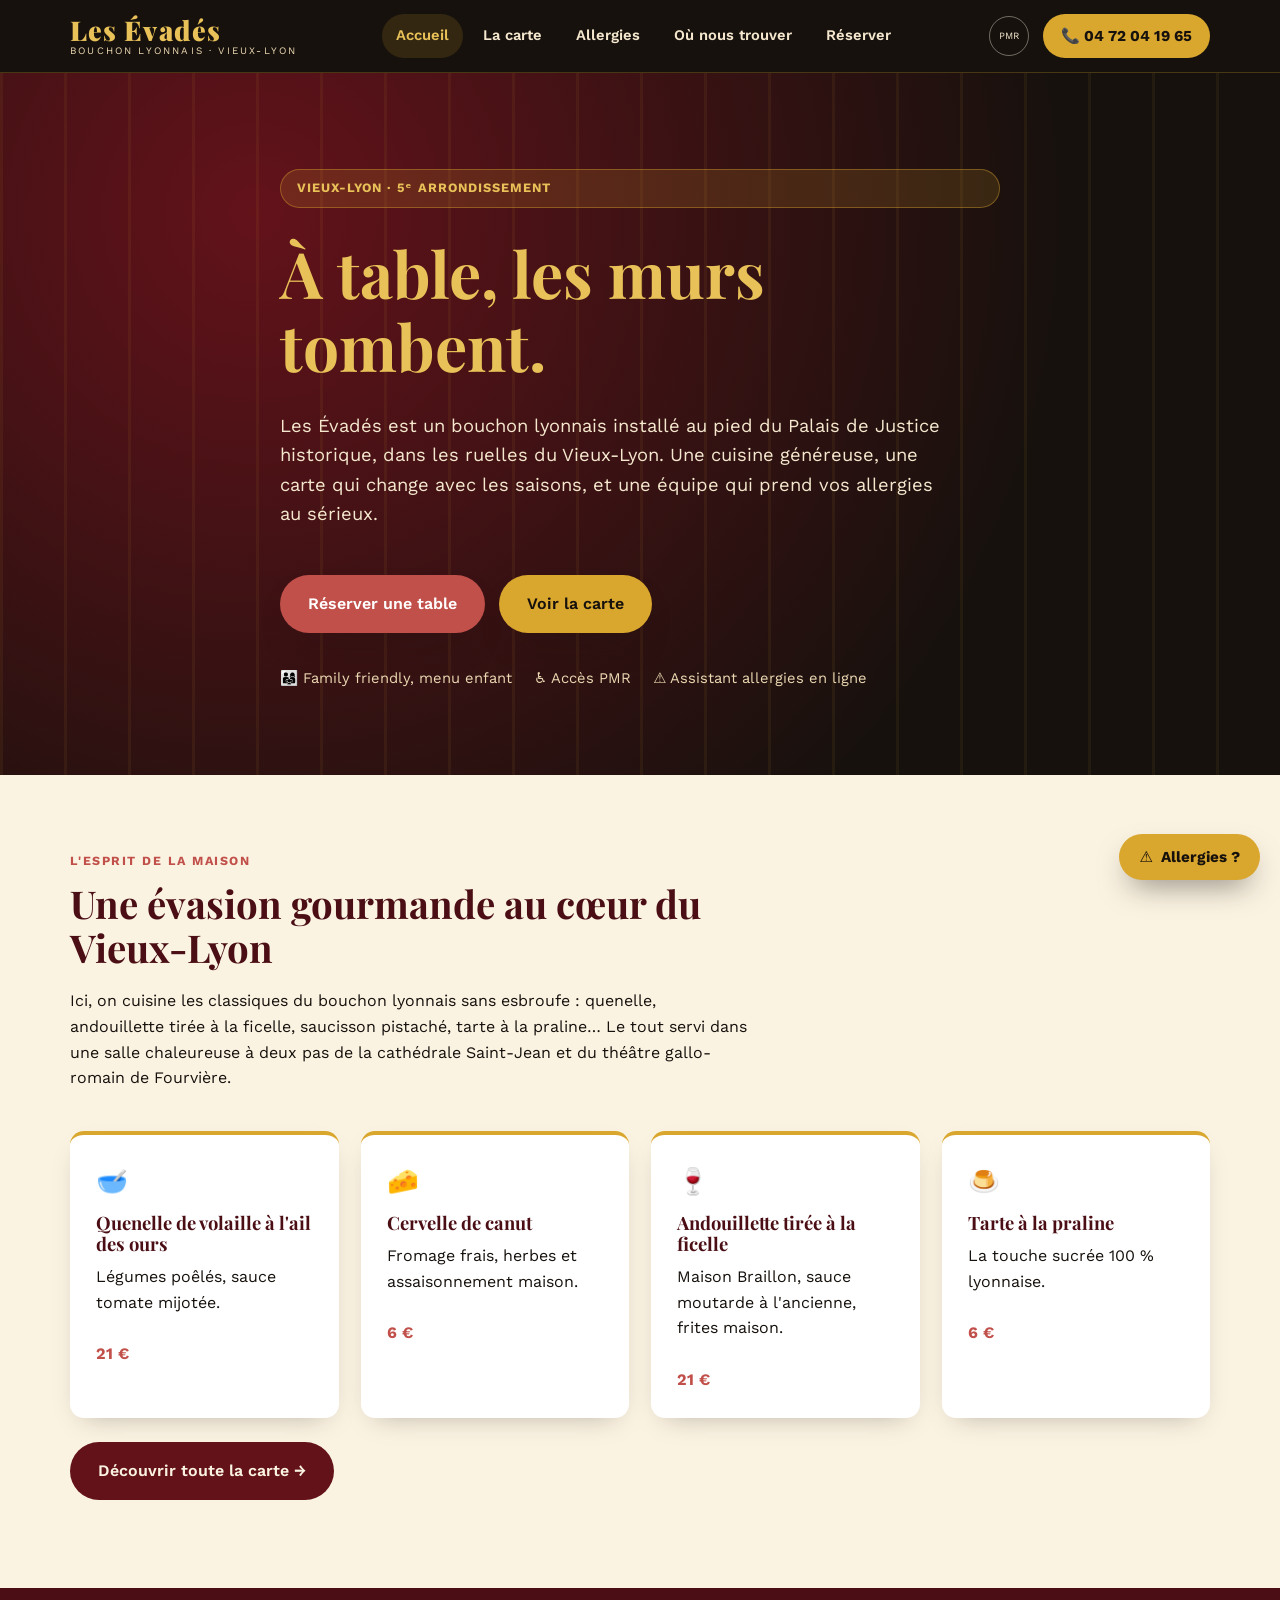
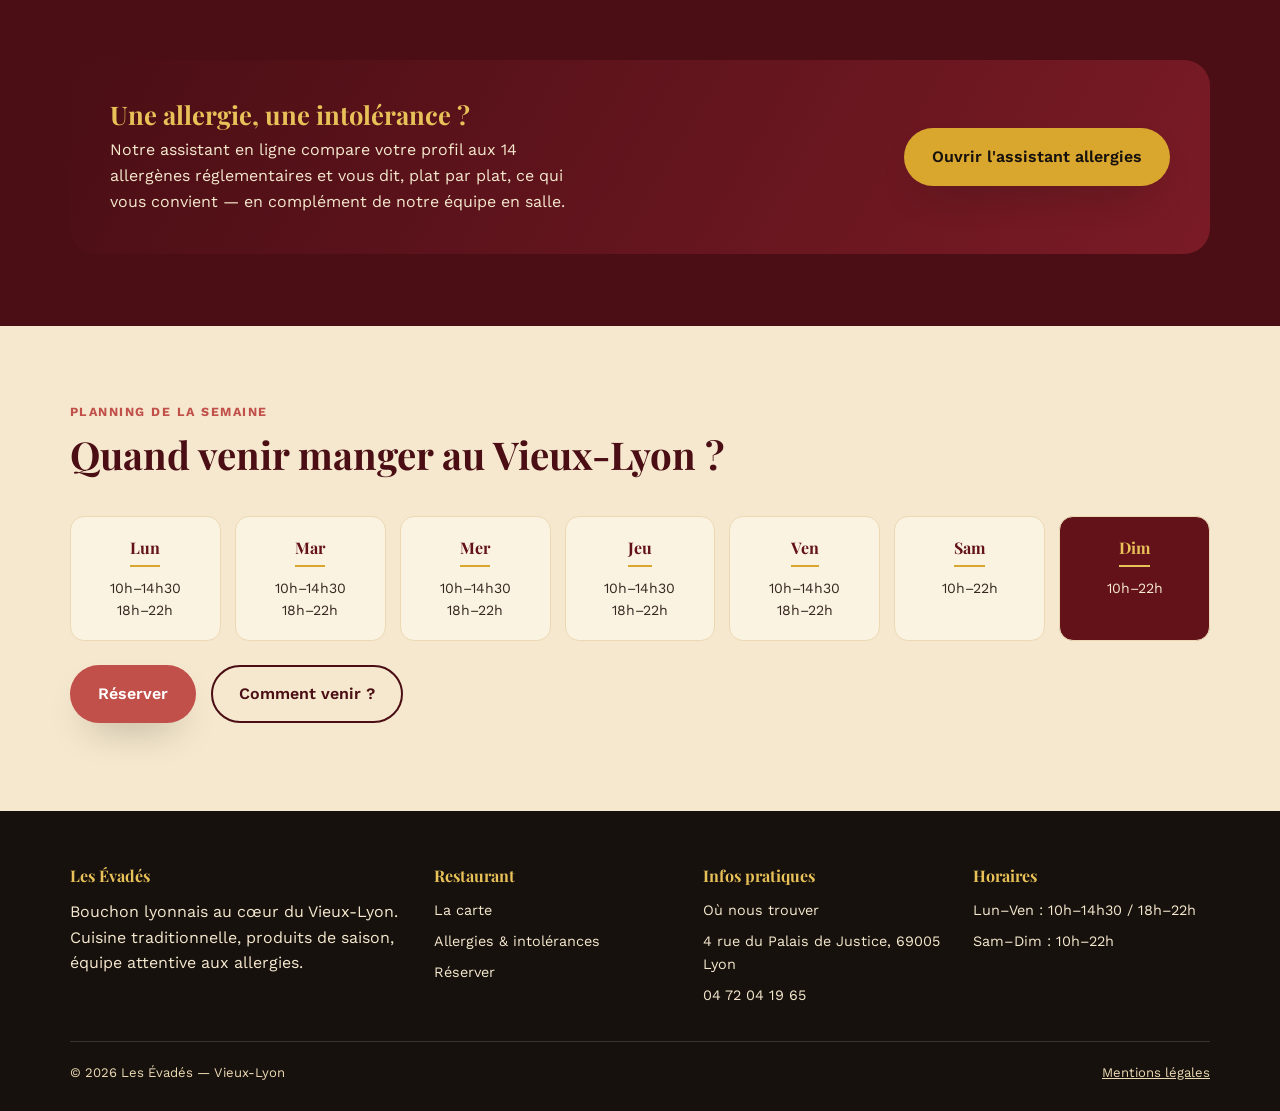
==== index.html @ 93949efa "Refonte complète du site Les Évadés : design moderne, SEO et assistant allergies - Nouveau site stat" ====
<!doctype html>
<html lang="fr">
<head>
  <meta charset="UTF-8">
  <meta name="viewport" content="width=device-width, initial-scale=1">
  <title>Les Évadés – Bouchon Lyonnais au Vieux-Lyon | Restaurant 5ᵉ arrondissement</title>
  <meta name="description" content="Les Évadés, bouchon lyonnais authentique au cœur du Vieux-Lyon, 4 rue du Palais de Justice (69005). Cuisine traditionnelle, menu enfant, accès PMR et assistant allergies en ligne. Réservez au 04 72 04 19 65.">
  <link rel="canonical" href="https://www.lesevades-restaurant.fr/">
  <meta name="robots" content="index, follow">

  <meta property="og:type" content="restaurant">
  <meta property="og:site_name" content="Les Évadés">
  <meta property="og:title" content="Les Évadés – Bouchon Lyonnais au Vieux-Lyon">
  <meta property="og:description" content="Cuisine lyonnaise traditionnelle au cœur du Vieux-Lyon. Carte de saison, menu enfant, accès PMR, et un assistant allergies pour manger l'esprit tranquille.">
  <meta property="og:url" content="https://www.lesevades-restaurant.fr/">
  <meta property="og:locale" content="fr_FR">
  <meta name="twitter:card" content="summary">

  <link rel="icon" type="image/svg+xml" href="assets/img/favicon.svg">
  <link rel="preconnect" href="https://fonts.googleapis.com">
  <link rel="preconnect" href="https://fonts.gstatic.com" crossorigin>
  <link href="https://fonts.googleapis.com/css2?family=Playfair+Display:wght@700;900&family=Work+Sans:wght@400;500;600;700&display=swap" rel="stylesheet">
  <link rel="stylesheet" href="assets/css/style.css">

  <script type="application/ld+json">
  {
    "@context": "https://schema.org",
    "@type": "Restaurant",
    "@id": "https://www.lesevades-restaurant.fr/#restaurant",
    "name": "Les Évadés",
    "description": "Bouchon lyonnais traditionnel au cœur du Vieux-Lyon, cuisine de saison, menu enfant et accès PMR.",
    "servesCuisine": ["Française", "Lyonnaise", "Bouchon lyonnais"],
    "priceRange": "€€",
    "telephone": "+33472041965",
    "url": "https://www.lesevades-restaurant.fr/",
    "menu": "https://www.lesevades-restaurant.fr/carte.html",
    "acceptsReservations": "True",
    "address": {
      "@type": "PostalAddress",
      "streetAddress": "4 rue du Palais de Justice",
      "addressLocality": "Lyon",
      "postalCode": "69005",
      "addressRegion": "Auvergne-Rhône-Alpes",
      "addressCountry": "FR"
    },
    "geo": {
      "@type": "GeoCoordinates",
      "latitude": 45.7627,
      "longitude": 4.8267
    },
    "openingHoursSpecification": [
      {
        "@type": "OpeningHoursSpecification",
        "dayOfWeek": ["Monday", "Tuesday", "Wednesday", "Thursday", "Friday"],
        "opens": "10:00",
        "closes": "14:30"
      },
      {
        "@type": "OpeningHoursSpecification",
        "dayOfWeek": ["Monday", "Tuesday", "Wednesday", "Thursday", "Friday"],
        "opens": "18:00",
        "closes": "22:00"
      },
      {
        "@type": "OpeningHoursSpecification",
        "dayOfWeek": ["Saturday", "Sunday"],
        "opens": "10:00",
        "closes": "22:00"
      }
    ],
    "amenityFeature": [
      { "@type": "LocationFeatureSpecification", "name": "Accès PMR", "value": true },
      { "@type": "LocationFeatureSpecification", "name": "Menu enfant", "value": true }
    ]
  }
  </script>
</head>
<body>
  <a class="skip-link" href="#main">Aller au contenu</a>

  <header class="site-header">
    <div class="container header-inner">
      <a href="index.html" class="logo">
        <span class="logo-mark">Les Évadés</span>
        <span class="logo-sub">Bouchon lyonnais · Vieux-Lyon</span>
      </a>
      <button class="nav-toggle" aria-label="Ouvrir le menu" aria-expanded="false">☰</button>
      <nav class="main-nav" aria-label="Navigation principale">
        <a href="index.html" aria-current="page">Accueil</a>
        <a href="carte.html">La carte</a>
        <a href="allergies.html">Allergies</a>
        <a href="acces.html">Où nous trouver</a>
        <a href="reservation.html">Réserver</a>
      </nav>
      <div class="header-actions">
        <span class="pmr-badge" title="Accès PMR" aria-label="Accès personnes à mobilité réduite">PMR</span>
        <a class="phone-pill" href="tel:+33472041965"><span class="long">📞 </span>04 72 04 19 65</a>
      </div>
    </div>
  </header>

  <main id="main">
    <section class="hero">
      <div class="container hero-inner">
        <span class="hero-kicker">Vieux-Lyon · 5ᵉ arrondissement</span>
        <h1>À table, les murs tombent.</h1>
        <p class="lead">Les Évadés est un bouchon lyonnais installé au pied du Palais de Justice historique, dans les ruelles du Vieux-Lyon. Une cuisine généreuse, une carte qui change avec les saisons, et une équipe qui prend vos allergies au sérieux.</p>
        <div class="hero-ctas">
          <a href="reservation.html" class="btn btn-primary">Réserver une table</a>
          <a href="carte.html" class="btn btn-gold">Voir la carte</a>
        </div>
        <ul class="hero-badges">
          <li>👨‍👩‍👧 Family friendly, menu enfant</li>
          <li>♿ Accès PMR</li>
          <li>⚠️ Assistant allergies en ligne</li>
        </ul>
      </div>
    </section>

    <section>
      <div class="container">
        <div class="section-head">
          <span class="eyebrow">L'esprit de la maison</span>
          <h2>Une évasion gourmande au cœur du Vieux-Lyon</h2>
          <p>Ici, on cuisine les classiques du bouchon lyonnais sans esbroufe : quenelle, andouillette tirée à la ficelle, saucisson pistaché, tarte à la praline… Le tout servi dans une salle chaleureuse à deux pas de la cathédrale Saint-Jean et du théâtre gallo-romain de Fourvière.</p>
        </div>
        <div class="dish-grid">
          <article class="dish-card">
            <span class="dish-icon">🥣</span>
            <h3>Quenelle de volaille à l'ail des ours</h3>
            <p>Légumes poêlés, sauce tomate mijotée.</p>
            <span class="price">21 €</span>
          </article>
          <article class="dish-card">
            <span class="dish-icon">🧀</span>
            <h3>Cervelle de canut</h3>
            <p>Fromage frais, herbes et assaisonnement maison.</p>
            <span class="price">6 €</span>
          </article>
          <article class="dish-card">
            <span class="dish-icon">🍷</span>
            <h3>Andouillette tirée à la ficelle</h3>
            <p>Maison Braillon, sauce moutarde à l'ancienne, frites maison.</p>
            <span class="price">21 €</span>
          </article>
          <article class="dish-card">
            <span class="dish-icon">🍮</span>
            <h3>Tarte à la praline</h3>
            <p>La touche sucrée 100 % lyonnaise.</p>
            <span class="price">6 €</span>
          </article>
        </div>
        <p style="margin-top:24px;"><a href="carte.html" class="btn btn-dark">Découvrir toute la carte →</a></p>
      </div>
    </section>

    <section class="section-maroon">
      <div class="container">
        <div class="allergy-banner">
          <div>
            <h2>Une allergie, une intolérance ?</h2>
            <p>Notre assistant en ligne compare votre profil aux 14 allergènes réglementaires et vous dit, plat par plat, ce qui vous convient — en complément de notre équipe en salle.</p>
          </div>
          <a href="allergies.html" class="btn btn-gold">Ouvrir l'assistant allergies</a>
        </div>
      </div>
    </section>

    <section class="section-cream">
      <div class="container">
        <div class="section-head">
          <span class="eyebrow">Planning de la semaine</span>
          <h2>Quand venir manger au Vieux-Lyon ?</h2>
        </div>
        <div class="hours-grid">
          <div class="hours-card" data-day="1"><span class="day">Lun</span><span class="slot">10h–14h30</span><span class="slot">18h–22h</span></div>
          <div class="hours-card" data-day="2"><span class="day">Mar</span><span class="slot">10h–14h30</span><span class="slot">18h–22h</span></div>
          <div class="hours-card" data-day="3"><span class="day">Mer</span><span class="slot">10h–14h30</span><span class="slot">18h–22h</span></div>
          <div class="hours-card" data-day="4"><span class="day">Jeu</span><span class="slot">10h–14h30</span><span class="slot">18h–22h</span></div>
          <div class="hours-card" data-day="5"><span class="day">Ven</span><span class="slot">10h–14h30</span><span class="slot">18h–22h</span></div>
          <div class="hours-card" data-day="6"><span class="day">Sam</span><span class="slot">10h–22h</span></div>
          <div class="hours-card" data-day="7"><span class="day">Dim</span><span class="slot">10h–22h</span></div>
        </div>
        <p style="margin-top:24px;"><a href="reservation.html" class="btn btn-primary">Réserver</a> <a href="acces.html" class="btn btn-outline" style="color:var(--maroon-900);border-color:var(--maroon-900);margin-left:10px;">Comment venir ?</a></p>
      </div>
    </section>
  </main>

  <footer class="site-footer">
    <div class="container">
      <div class="footer-grid">
        <div>
          <h4>Les Évadés</h4>
          <p>Bouchon lyonnais au cœur du Vieux-Lyon. Cuisine traditionnelle, produits de saison, équipe attentive aux allergies.</p>
        </div>
        <div>
          <h4>Restaurant</h4>
          <ul>
            <li><a href="carte.html">La carte</a></li>
            <li><a href="allergies.html">Allergies &amp; intolérances</a></li>
            <li><a href="reservation.html">Réserver</a></li>
          </ul>
        </div>
        <div>
          <h4>Infos pratiques</h4>
          <ul>
            <li><a href="acces.html">Où nous trouver</a></li>
            <li>4 rue du Palais de Justice, 69005 Lyon</li>
            <li><a href="tel:+33472041965">04 72 04 19 65</a></li>
          </ul>
        </div>
        <div>
          <h4>Horaires</h4>
          <ul>
            <li>Lun–Ven : 10h–14h30 / 18h–22h</li>
            <li>Sam–Dim : 10h–22h</li>
          </ul>
        </div>
      </div>
      <div class="footer-bottom">
        <span>&copy; <span id="year"></span> Les Évadés — Vieux-Lyon</span>
        <a href="mentions-legales.html">Mentions légales</a>
      </div>
    </div>
  </footer>

  <script>document.getElementById('year').textContent = new Date().getFullYear();</script>
  <script src="assets/js/main.js"></script>
  <script src="assets/js/allergy-checker.js"></script>
</body>
</html>
---- assets/css/style.css ----
/* ==========================================================================
   Les Évadés — feuille de style principale
   Palette reprise du site historique (noir, bordeaux, or, crème)
   ========================================================================== */

:root {
  --ink-900: #16110d;
  --ink-800: #221a15;
  --ink-700: #362720;
  --maroon-950: #3a0c11;
  --maroon-900: #4a0e14;
  --maroon-800: #63121a;
  --maroon-700: #7a1b26;
  --red-600: #c1504a;
  --red-700: #a83f3a;
  --gold-300: #f2d98a;
  --gold-400: #e8c158;
  --gold-500: #d9a62e;
  --gold-600: #b98a1f;
  --cream-50: #fbf3e2;
  --cream-100: #f5e8ce;
  --cream-200: #ecd9b3;
  --white: #ffffff;
  --ok-600: #3f7d4c;
  --ok-100: #e4f2e6;
  --warn-700: #9c2c22;
  --warn-100: #fbe6e2;

  --font-display: "Playfair Display", "Georgia", serif;
  --font-body: "Work Sans", "Segoe UI", system-ui, sans-serif;

  --container: 1180px;
  --radius-sm: 8px;
  --radius-md: 14px;
  --radius-lg: 26px;
  --shadow-soft: 0 18px 40px -20px rgba(22, 17, 13, 0.45);
  --shadow-card: 0 10px 26px -14px rgba(22, 17, 13, 0.35);
}

*,
*::before,
*::after {
  box-sizing: border-box;
}

html {
  scroll-behavior: smooth;
}

body {
  margin: 0;
  font-family: var(--font-body);
  color: var(--ink-900);
  background: var(--cream-50);
  line-height: 1.6;
  -webkit-font-smoothing: antialiased;
  overflow-x: hidden;
}

img {
  max-width: 100%;
  display: block;
}

a {
  color: inherit;
}

h1, h2, h3, h4 {
  font-family: var(--font-display);
  line-height: 1.15;
  margin: 0 0 0.5em;
  font-weight: 700;
}

p {
  margin: 0 0 1em;
}

.container {
  width: 100%;
  max-width: var(--container);
  margin-inline: auto;
  padding-inline: 20px;
}

.visually-hidden {
  position: absolute;
  width: 1px;
  height: 1px;
  overflow: hidden;
  clip: rect(0 0 0 0);
  white-space: nowrap;
}

.skip-link {
  position: absolute;
  left: -999px;
  top: 0;
  background: var(--gold-500);
  color: var(--ink-900);
  padding: 10px 16px;
  z-index: 200;
  border-radius: 0 0 8px 0;
  font-weight: 600;
}

.skip-link:focus {
  left: 0;
}

/* ---------- Boutons ---------- */
.btn {
  display: inline-flex;
  align-items: center;
  justify-content: center;
  gap: 8px;
  padding: 14px 26px;
  border-radius: 999px;
  font-family: var(--font-body);
  font-weight: 600;
  font-size: 1rem;
  text-decoration: none;
  border: 2px solid transparent;
  cursor: pointer;
  transition: transform 0.15s ease, box-shadow 0.15s ease, background 0.15s ease;
}

.btn:hover {
  transform: translateY(-2px);
}

.btn:focus-visible {
  outline: 3px solid var(--gold-300);
  outline-offset: 2px;
}

.btn-primary {
  background: var(--red-600);
  color: var(--white);
  box-shadow: var(--shadow-soft);
}

.btn-primary:hover {
  background: var(--red-700);
}

.btn-gold {
  background: var(--gold-500);
  color: var(--ink-900);
  box-shadow: var(--shadow-soft);
}

.btn-gold:hover {
  background: var(--gold-400);
}

.btn-outline {
  background: transparent;
  color: var(--cream-50);
  border-color: rgba(251, 243, 226, 0.55);
}

.btn-outline:hover {
  background: rgba(251, 243, 226, 0.12);
}

.btn-dark {
  background: var(--maroon-800);
  color: var(--cream-50);
}

.btn-dark:hover {
  background: var(--maroon-900);
}

.btn-sm {
  padding: 9px 18px;
  font-size: 0.9rem;
}

/* ---------- Header ---------- */
.site-header {
  position: sticky;
  top: 0;
  z-index: 100;
  background: var(--ink-900);
  border-bottom: 1px solid rgba(217, 166, 46, 0.25);
}

.header-inner {
  display: flex;
  align-items: center;
  justify-content: space-between;
  gap: 24px;
  padding-block: 14px;
}

.logo {
  display: flex;
  flex-direction: column;
  text-decoration: none;
  line-height: 1;
}

.logo-mark {
  font-family: var(--font-display);
  font-size: 1.7rem;
  font-weight: 900;
  letter-spacing: 0.04em;
  color: var(--gold-400);
}

.logo-sub {
  font-size: 0.62rem;
  letter-spacing: 0.22em;
  text-transform: uppercase;
  color: var(--cream-200);
  margin-top: 2px;
}

.main-nav {
  display: flex;
  align-items: center;
  gap: 6px;
}

.main-nav a {
  color: var(--cream-100);
  text-decoration: none;
  font-weight: 600;
  font-size: 0.92rem;
  padding: 10px 14px;
  border-radius: 999px;
  transition: background 0.15s ease, color 0.15s ease;
  white-space: nowrap;
}

.main-nav a:hover,
.main-nav a[aria-current="page"] {
  background: rgba(217, 166, 46, 0.15);
  color: var(--gold-400);
}

.header-actions {
  display: flex;
  align-items: center;
  gap: 14px;
}

.pmr-badge {
  width: 40px;
  height: 40px;
  border-radius: 50%;
  border: 1px solid rgba(251, 243, 226, 0.4);
  display: grid;
  place-items: center;
  color: var(--cream-100);
  font-size: 0.6rem;
  text-align: center;
  line-height: 1.1;
  flex-shrink: 0;
}

.phone-pill {
  background: var(--gold-500);
  color: var(--ink-900);
  padding: 10px 18px;
  border-radius: 999px;
  font-weight: 700;
  text-decoration: none;
  white-space: nowrap;
  font-size: 0.95rem;
}

.phone-pill:hover {
  background: var(--gold-400);
}

.nav-toggle {
  display: none;
  background: none;
  border: 1px solid rgba(251, 243, 226, 0.4);
  border-radius: 10px;
  padding: 8px 10px;
  color: var(--cream-50);
  font-size: 1.3rem;
  cursor: pointer;
}

@media (max-width: 920px) {
  .main-nav {
    position: absolute;
    top: 100%;
    left: 0;
    right: 0;
    background: var(--ink-900);
    flex-direction: column;
    align-items: stretch;
    padding: 10px 20px 20px;
    border-bottom: 1px solid rgba(217, 166, 46, 0.25);
    display: none;
  }

  .main-nav.is-open {
    display: flex;
  }

  .main-nav a {
    padding: 12px 14px;
  }

  .nav-toggle {
    display: inline-flex;
  }

  .phone-pill span.long {
    display: none;
  }
}

@media (max-width: 480px) {
  .header-inner {
    gap: 10px;
  }

  .logo-sub {
    display: none;
  }

  .logo-mark {
    font-size: 1.3rem;
  }

  .header-actions {
    gap: 8px;
  }

  .pmr-badge {
    width: 32px;
    height: 32px;
    font-size: 0.52rem;
  }

  .phone-pill {
    padding: 8px 12px;
    font-size: 0.82rem;
  }
}

/* ---------- Hero ---------- */
.hero {
  position: relative;
  background: radial-gradient(circle at 20% 20%, var(--maroon-800), var(--ink-900) 70%);
  color: var(--cream-50);
  overflow: hidden;
  padding-block: 96px 70px;
}

.hero::before {
  content: "";
  position: absolute;
  inset: 0;
  background-image: repeating-linear-gradient(
    90deg,
    rgba(217, 166, 46, 0.07) 0px,
    rgba(217, 166, 46, 0.07) 3px,
    transparent 3px,
    transparent 64px
  );
  pointer-events: none;
}

.hero-inner {
  position: relative;
  display: grid;
  gap: 28px;
  max-width: 760px;
}

.hero-kicker {
  display: inline-flex;
  align-items: center;
  gap: 8px;
  align-self: start;
  background: rgba(217, 166, 46, 0.15);
  border: 1px solid rgba(217, 166, 46, 0.4);
  color: var(--gold-400);
  padding: 8px 16px;
  border-radius: 999px;
  font-size: 0.8rem;
  letter-spacing: 0.08em;
  text-transform: uppercase;
  font-weight: 700;
}

.hero h1 {
  font-size: clamp(2.4rem, 5vw, 4rem);
  color: var(--gold-400);
  margin: 0;
}

.hero p.lead {
  font-size: 1.15rem;
  color: var(--cream-100);
  max-width: 60ch;
}

.hero-ctas {
  display: flex;
  flex-wrap: wrap;
  gap: 14px;
}

.hero-badges {
  display: flex;
  flex-wrap: wrap;
  gap: 22px;
  margin-top: 6px;
  font-size: 0.92rem;
  color: var(--cream-200);
}

.hero-badges li {
  list-style: none;
  display: flex;
  align-items: center;
  gap: 8px;
}

.hero-badges {
  padding: 0;
}

/* ---------- Sections génériques ---------- */
section {
  padding-block: 72px;
}

.section-head {
  max-width: 680px;
  margin-bottom: 40px;
}

.eyebrow {
  display: inline-block;
  color: var(--red-600);
  font-weight: 700;
  letter-spacing: 0.12em;
  text-transform: uppercase;
  font-size: 0.78rem;
  margin-bottom: 10px;
}

.section-head h2 {
  font-size: clamp(1.8rem, 3vw, 2.6rem);
  color: var(--maroon-900);
}

.section-dark {
  background: var(--ink-900);
  color: var(--cream-100);
}

.section-dark .section-head h2 {
  color: var(--gold-400);
}

.section-maroon {
  background: var(--maroon-900);
  color: var(--cream-50);
}

.section-cream {
  background: var(--cream-100);
}

/* ---------- Cartes plats à l'accueil ---------- */
.dish-grid {
  display: grid;
  grid-template-columns: repeat(auto-fit, minmax(240px, 1fr));
  gap: 22px;
}

.dish-card {
  background: var(--white);
  border-radius: var(--radius-md);
  padding: 26px;
  box-shadow: var(--shadow-card);
  border-top: 4px solid var(--gold-500);
  display: flex;
  flex-direction: column;
  gap: 10px;
}

.dish-card .dish-icon {
  font-size: 1.6rem;
}

.dish-card h3 {
  font-size: 1.15rem;
  color: var(--maroon-900);
  margin-bottom: 0;
}

.dish-card .price {
  font-weight: 700;
  color: var(--red-600);
}

/* ---------- La carte (menu complet) ---------- */
.menu-toolbar {
  display: flex;
  flex-wrap: wrap;
  align-items: center;
  justify-content: space-between;
  gap: 16px;
  background: var(--maroon-900);
  color: var(--cream-50);
  border-radius: var(--radius-lg);
  padding: 26px 30px;
  margin-bottom: 44px;
}

.menu-toolbar h2 {
  color: var(--gold-400);
  margin-bottom: 4px;
  font-size: 1.5rem;
}

.menu-nav {
  display: flex;
  flex-wrap: wrap;
  gap: 8px;
  margin-bottom: 40px;
}

.menu-nav a {
  text-decoration: none;
  background: var(--cream-100);
  color: var(--maroon-900);
  padding: 8px 16px;
  border-radius: 999px;
  font-weight: 600;
  font-size: 0.85rem;
}

.menu-nav a:hover {
  background: var(--gold-400);
}

.menu-section {
  margin-bottom: 52px;
  scroll-margin-top: 100px;
}

.menu-section h2 {
  color: var(--maroon-900);
  border-bottom: 3px solid var(--gold-500);
  display: inline-block;
  padding-bottom: 6px;
  font-size: 1.6rem;
}

.menu-section .section-note {
  color: var(--ink-700);
  font-style: italic;
  margin-top: 6px;
  margin-bottom: 20px;
}

.dish-list {
  display: grid;
  gap: 18px;
}

.dish {
  background: var(--white);
  border: 1px solid var(--cream-200);
  border-radius: var(--radius-md);
  padding: 18px 22px;
  transition: box-shadow 0.2s ease, border-color 0.2s ease, opacity 0.2s ease;
}

.dish-head {
  display: flex;
  justify-content: space-between;
  align-items: baseline;
  gap: 14px;
}

.dish-head h3 {
  font-size: 1.08rem;
  color: var(--ink-900);
  margin: 0;
}

.dish .price {
  font-weight: 700;
  color: var(--red-600);
  white-space: nowrap;
}

.dish-desc {
  color: var(--ink-700);
  margin: 6px 0 8px;
  font-size: 0.95rem;
}

.dish-allergens {
  font-size: 0.8rem;
  color: var(--maroon-800);
  margin: 0;
}

.dish-allergens strong {
  font-weight: 700;
}

.dish-allergens.none {
  color: var(--ok-600);
}

/* états de filtrage allergènes */
.dish.is-ok {
  border-color: var(--ok-600);
  box-shadow: 0 0 0 3px var(--ok-100);
}

.dish.is-avoid {
  opacity: 0.55;
  border-color: var(--warn-700);
}

.dish.is-avoid .dish-head h3::after {
  content: " ⚠";
}

.dish-tag {
  display: inline-flex;
  align-items: center;
  gap: 6px;
  font-size: 0.75rem;
  font-weight: 700;
  padding: 3px 10px;
  border-radius: 999px;
  margin-top: 8px;
}

.dish-tag.ok {
  background: var(--ok-100);
  color: var(--ok-600);
}

.dish-tag.avoid {
  background: var(--warn-100);
  color: var(--warn-700);
}

/* ---------- Bandeau horaires ---------- */
.hours-grid {
  display: grid;
  grid-template-columns: repeat(auto-fit, minmax(120px, 1fr));
  gap: 14px;
}

.hours-card {
  background: var(--cream-50);
  border-radius: var(--radius-md);
  padding: 18px 12px;
  text-align: center;
  border: 1px solid var(--cream-200);
}

.hours-card .day {
  color: var(--maroon-800);
  font-weight: 700;
  font-family: var(--font-display);
  border-bottom: 2px solid var(--gold-500);
  display: inline-block;
  padding-bottom: 4px;
  margin-bottom: 10px;
}

.hours-card .slot {
  display: block;
  font-size: 0.88rem;
  color: var(--ink-700);
}

.hours-card.is-today {
  background: var(--maroon-800);
  color: var(--cream-50);
}

.hours-card.is-today .day {
  color: var(--gold-400);
  border-color: var(--gold-400);
}

.hours-card.is-today .slot {
  color: var(--cream-100);
}

/* ---------- Allergy CTA banner ---------- */
.allergy-banner {
  background: linear-gradient(120deg, var(--maroon-900), var(--maroon-700));
  color: var(--cream-50);
  border-radius: var(--radius-lg);
  padding: 40px;
  display: flex;
  flex-wrap: wrap;
  align-items: center;
  justify-content: space-between;
  gap: 24px;
}

.allergy-banner h2 {
  color: var(--gold-400);
  margin-bottom: 8px;
  font-size: 1.6rem;
}

.allergy-banner p {
  margin: 0;
  max-width: 46ch;
  color: var(--cream-100);
}

/* ---------- Floating allergy button ---------- */
.allergy-fab {
  position: fixed;
  right: 20px;
  bottom: 20px;
  z-index: 150;
  background: var(--gold-500);
  color: var(--ink-900);
  border: none;
  border-radius: 999px;
  padding: 14px 20px;
  font-weight: 700;
  font-family: var(--font-body);
  display: inline-flex;
  align-items: center;
  gap: 8px;
  cursor: pointer;
  box-shadow: 0 14px 30px -10px rgba(22, 17, 13, 0.5);
  font-size: 0.95rem;
}

.allergy-fab:hover {
  background: var(--gold-400);
  transform: translateY(-2px);
}

/* ---------- Modal ---------- */
.modal-overlay {
  position: fixed;
  inset: 0;
  background: rgba(22, 17, 13, 0.72);
  display: none;
  align-items: center;
  justify-content: center;
  padding: 20px;
  z-index: 200;
}

.modal-overlay.is-open {
  display: flex;
}

.modal {
  background: var(--cream-50);
  border-radius: var(--radius-lg);
  max-width: 640px;
  width: 100%;
  max-height: 90vh;
  overflow-y: auto;
  padding: 32px;
  position: relative;
  box-shadow: 0 30px 60px -20px rgba(0, 0, 0, 0.5);
}

.modal-close {
  position: absolute;
  top: 18px;
  right: 18px;
  background: none;
  border: none;
  font-size: 1.4rem;
  cursor: pointer;
  color: var(--ink-700);
  line-height: 1;
  padding: 6px;
}

.modal h2 {
  color: var(--maroon-900);
  font-size: 1.5rem;
  padding-right: 30px;
}

.modal .disclaimer {
  background: var(--cream-100);
  border-left: 4px solid var(--gold-500);
  padding: 12px 16px;
  border-radius: var(--radius-sm);
  font-size: 0.85rem;
  color: var(--ink-700);
  margin: 16px 0;
}

.allergen-grid {
  display: grid;
  grid-template-columns: repeat(auto-fill, minmax(150px, 1fr));
  gap: 10px;
  margin: 20px 0;
}

.allergen-option {
  display: flex;
  align-items: center;
  gap: 10px;
  background: var(--white);
  border: 1.5px solid var(--cream-200);
  border-radius: var(--radius-sm);
  padding: 10px 12px;
  cursor: pointer;
  font-size: 0.9rem;
  font-weight: 600;
}

.allergen-option:has(input:checked) {
  border-color: var(--red-600);
  background: var(--warn-100);
  color: var(--warn-700);
}

.allergen-option input {
  accent-color: var(--red-600);
  width: 18px;
  height: 18px;
  flex-shrink: 0;
}

.modal-actions {
  display: flex;
  flex-wrap: wrap;
  gap: 12px;
  margin-top: 18px;
}

.modal-result {
  margin-top: 22px;
  padding-top: 18px;
  border-top: 1px dashed var(--cream-200);
  display: none;
}

.modal-result.is-visible {
  display: block;
}

.modal-result strong {
  color: var(--maroon-900);
}

/* ---------- Access / map ---------- */
.access-grid {
  display: grid;
  grid-template-columns: 1fr 1fr;
  gap: 40px;
  align-items: start;
}

.access-modes {
  display: grid;
  gap: 12px;
  margin-top: 20px;
}

.access-mode {
  border: 1.5px solid var(--cream-200);
  border-radius: var(--radius-md);
  padding: 16px 20px;
  background: var(--white);
}

.access-mode.active {
  border-color: var(--maroon-800);
  background: var(--cream-100);
}

.access-mode h3 {
  font-size: 1rem;
  margin-bottom: 6px;
  color: var(--maroon-900);
}

.map-frame {
  border-radius: var(--radius-lg);
  overflow: hidden;
  border: 1px solid var(--cream-200);
  box-shadow: var(--shadow-card);
}

.map-frame iframe {
  width: 100%;
  height: 420px;
  border: 0;
  display: block;
}

@media (max-width: 820px) {
  .access-grid {
    grid-template-columns: 1fr;
  }
}

/* ---------- Contact / réservation ---------- */
.contact-grid {
  display: grid;
  grid-template-columns: 1.1fr 0.9fr;
  gap: 40px;
}

.contact-card {
  background: var(--white);
  border-radius: var(--radius-lg);
  padding: 32px;
  box-shadow: var(--shadow-card);
  border-top: 5px solid var(--red-600);
}

.contact-card h3 {
  color: var(--maroon-900);
}

.big-phone {
  font-family: var(--font-display);
  font-size: 2rem;
  color: var(--red-600);
  text-decoration: none;
  display: inline-block;
  margin: 10px 0 18px;
}

.info-list {
  list-style: none;
  padding: 0;
  margin: 0;
  display: grid;
  gap: 12px;
}

.info-list li {
  display: flex;
  gap: 10px;
}

.info-list .label {
  font-weight: 700;
  color: var(--maroon-900);
  min-width: 110px;
}

@media (max-width: 820px) {
  .contact-grid {
    grid-template-columns: 1fr;
  }
}

/* ---------- Footer ---------- */
.site-footer {
  background: var(--ink-900);
  color: var(--cream-100);
  padding-block: 56px 28px;
}

.footer-grid {
  display: grid;
  grid-template-columns: 1.4fr 1fr 1fr 1fr;
  gap: 32px;
  margin-bottom: 34px;
}

.footer-grid h4 {
  color: var(--gold-400);
  font-size: 1rem;
  margin-bottom: 14px;
}

.footer-grid ul {
  list-style: none;
  padding: 0;
  margin: 0;
  display: grid;
  gap: 8px;
  font-size: 0.9rem;
}

.footer-grid a {
  text-decoration: none;
  color: var(--cream-100);
}

.footer-grid a:hover {
  color: var(--gold-400);
}

.footer-bottom {
  border-top: 1px solid rgba(251, 243, 226, 0.15);
  padding-top: 20px;
  display: flex;
  flex-wrap: wrap;
  gap: 10px;
  justify-content: space-between;
  font-size: 0.82rem;
  color: var(--cream-200);
}

.footer-bottom a {
  color: var(--cream-200);
  text-decoration: underline;
}

@media (max-width: 820px) {
  .footer-grid {
    grid-template-columns: 1fr 1fr;
  }
}

/* ---------- Divers ---------- */
.tag-list {
  display: flex;
  flex-wrap: wrap;
  gap: 10px;
  margin: 18px 0;
}

.tag-list li {
  list-style: none;
  background: var(--cream-100);
  color: var(--maroon-900);
  font-size: 0.8rem;
  font-weight: 700;
  padding: 6px 14px;
  border-radius: 999px;
}

.legal-page h2 {
  color: var(--maroon-900);
  margin-top: 40px;
}

.legal-page .container {
  max-width: 860px;
}

.faq {
  display: grid;
  gap: 14px;
}

.faq details {
  background: var(--white);
  border-radius: var(--radius-md);
  padding: 16px 20px;
  border: 1px solid var(--cream-200);
}

.faq summary {
  font-weight: 700;
  color: var(--maroon-900);
  cursor: pointer;
}

.faq p {
  margin-top: 10px;
  color: var(--ink-700);
}
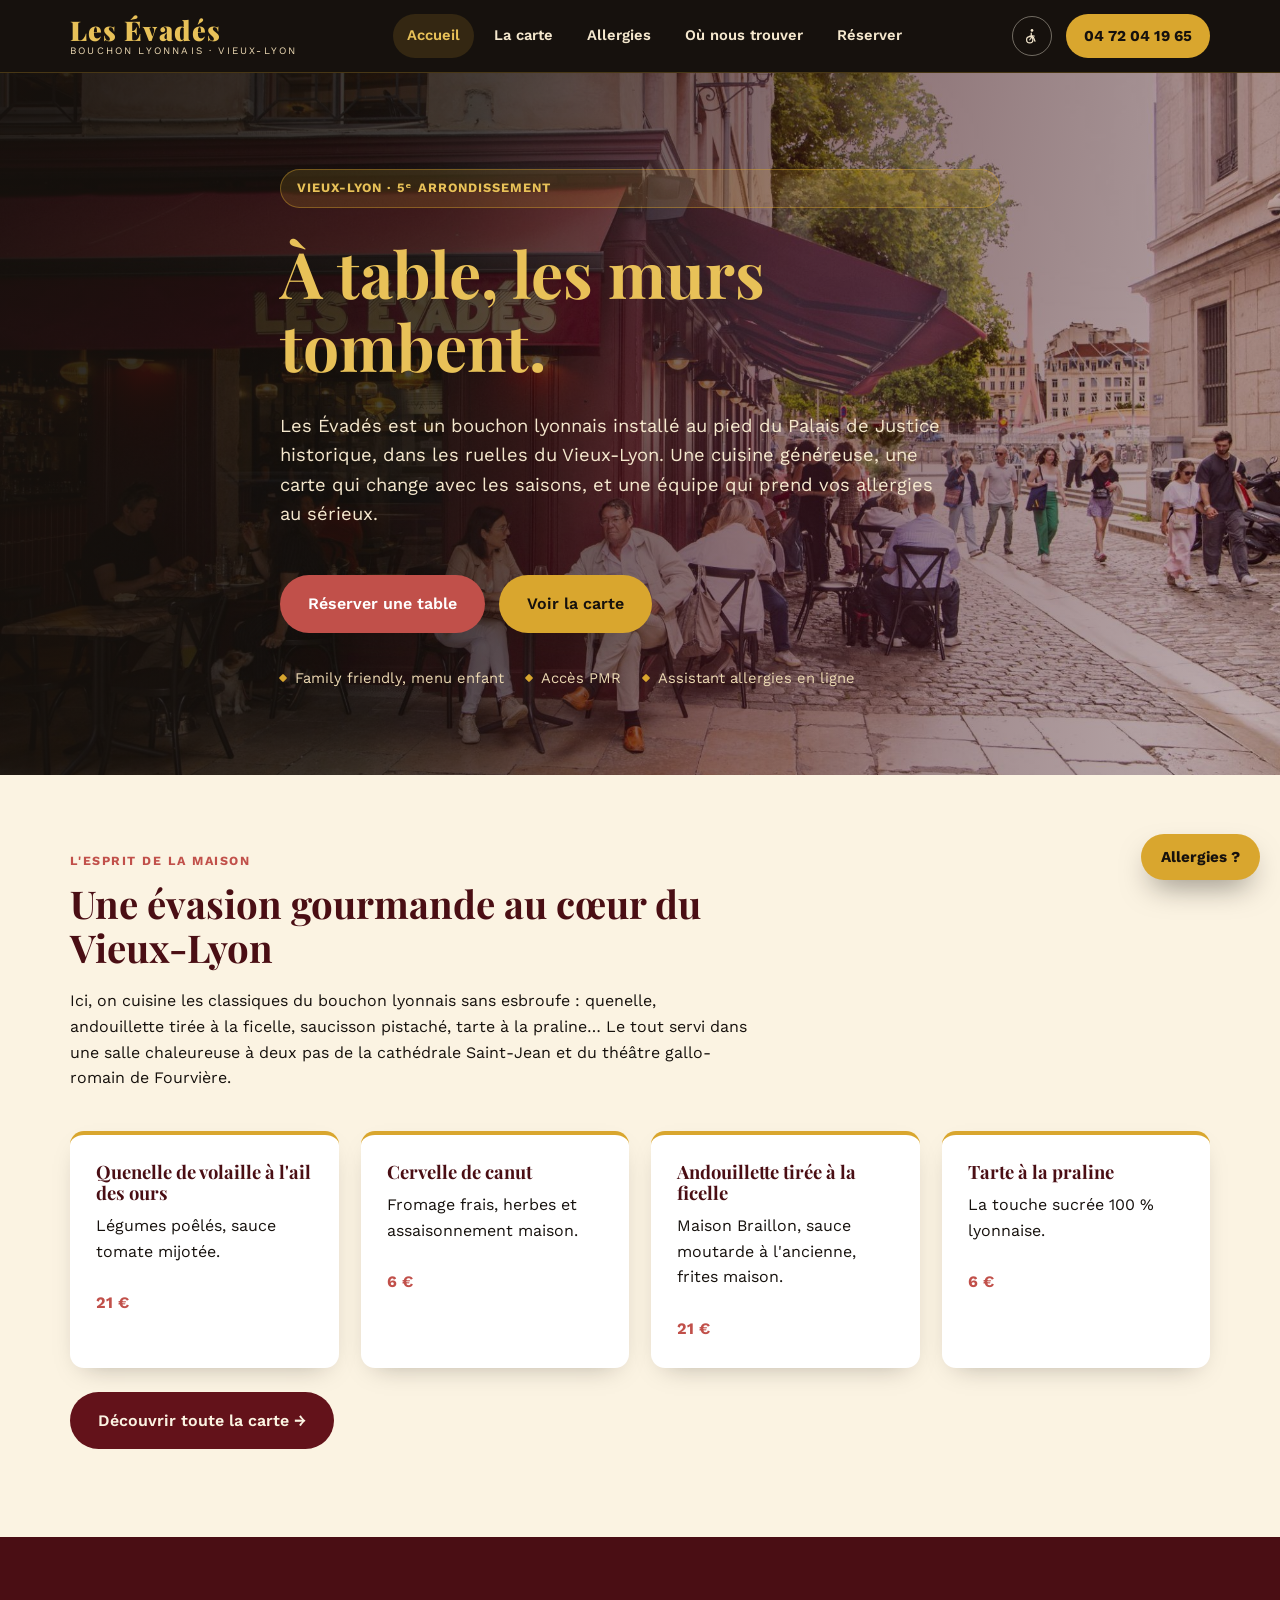
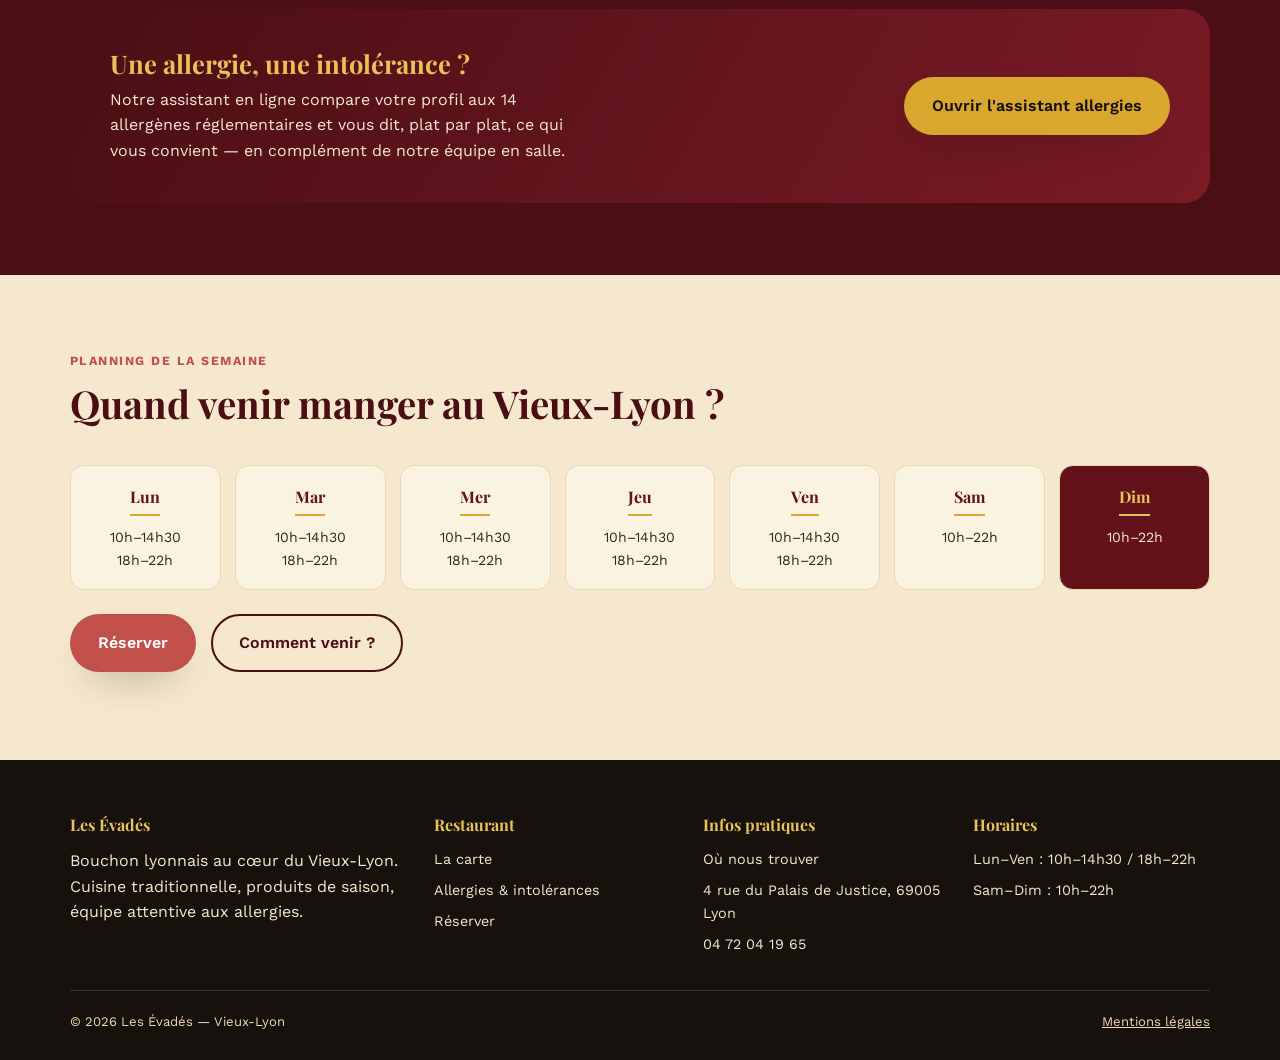
==== commit 99632963: "Retire les émojis, ajoute une icône PMR et un plan d'accès illustré - Supprime tous les émojis décor" ====
--- a/index.html
+++ b/index.html
@@ -84,7 +84,7 @@
         <span class="logo-mark">Les Évadés</span>
         <span class="logo-sub">Bouchon lyonnais · Vieux-Lyon</span>
       </a>
-      <button class="nav-toggle" aria-label="Ouvrir le menu" aria-expanded="false">☰</button>
+      <button class="nav-toggle" aria-label="Ouvrir le menu" aria-expanded="false"><svg viewBox="0 0 24 24" width="20" height="20" aria-hidden="true" focusable="false"><path d="M4 7h16M4 12h16M4 17h16" fill="none" stroke="currentColor" stroke-width="2" stroke-linecap="round"/></svg></button>
       <nav class="main-nav" aria-label="Navigation principale">
         <a href="index.html" aria-current="page">Accueil</a>
         <a href="carte.html">La carte</a>
@@ -93,8 +93,8 @@
         <a href="reservation.html">Réserver</a>
       </nav>
       <div class="header-actions">
-        <span class="pmr-badge" title="Accès PMR" aria-label="Accès personnes à mobilité réduite">PMR</span>
-        <a class="phone-pill" href="tel:+33472041965"><span class="long">📞 </span>04 72 04 19 65</a>
+        <span class="pmr-badge" title="Accès PMR" aria-label="Accès personnes à mobilité réduite"><svg class="pmr-icon" viewBox="0 0 24 24" width="18" height="18" aria-hidden="true" focusable="false"><circle cx="12" cy="4.5" r="1.8" fill="currentColor"/><path d="M11 8v4l3 2 2 5" fill="none" stroke="currentColor" stroke-width="1.6" stroke-linecap="round" stroke-linejoin="round"/><path d="M9 12h6" fill="none" stroke="currentColor" stroke-width="1.6" stroke-linecap="round"/><circle cx="9" cy="17" r="4.2" fill="none" stroke="currentColor" stroke-width="1.6"/><path d="M9 17l4-5" fill="none" stroke="currentColor" stroke-width="1.6" stroke-linecap="round"/></svg></span>
+        <a class="phone-pill" href="tel:+33472041965">04 72 04 19 65</a>
       </div>
     </div>
   </header>
@@ -110,9 +110,9 @@
           <a href="carte.html" class="btn btn-gold">Voir la carte</a>
         </div>
         <ul class="hero-badges">
-          <li>👨‍👩‍👧 Family friendly, menu enfant</li>
-          <li>♿ Accès PMR</li>
-          <li>⚠️ Assistant allergies en ligne</li>
+          <li>Family friendly, menu enfant</li>
+          <li>Accès PMR</li>
+          <li>Assistant allergies en ligne</li>
         </ul>
       </div>
     </section>
@@ -126,25 +126,21 @@
         </div>
         <div class="dish-grid">
           <article class="dish-card">
-            <span class="dish-icon">🥣</span>
             <h3>Quenelle de volaille à l'ail des ours</h3>
             <p>Légumes poêlés, sauce tomate mijotée.</p>
             <span class="price">21 €</span>
           </article>
           <article class="dish-card">
-            <span class="dish-icon">🧀</span>
             <h3>Cervelle de canut</h3>
             <p>Fromage frais, herbes et assaisonnement maison.</p>
             <span class="price">6 €</span>
           </article>
           <article class="dish-card">
-            <span class="dish-icon">🍷</span>
             <h3>Andouillette tirée à la ficelle</h3>
             <p>Maison Braillon, sauce moutarde à l'ancienne, frites maison.</p>
             <span class="price">21 €</span>
           </article>
           <article class="dish-card">
-            <span class="dish-icon">🍮</span>
             <h3>Tarte à la praline</h3>
             <p>La touche sucrée 100 % lyonnaise.</p>
             <span class="price">6 €</span>
--- a/assets/css/style.css
+++ b/assets/css/style.css
@@ -351,24 +351,12 @@
 /* ---------- Hero ---------- */
 .hero {
   position: relative;
-  background: radial-gradient(circle at 20% 20%, var(--maroon-800), var(--ink-900) 70%);
+  background:
+    linear-gradient(100deg, rgba(22, 17, 13, 0.92) 0%, rgba(22, 17, 13, 0.78) 34%, rgba(58, 12, 17, 0.58) 58%, rgba(58, 12, 17, 0.32) 100%),
+    url("../img/hero-facade.jpg") center 62% / cover no-repeat;
   color: var(--cream-50);
   overflow: hidden;
   padding-block: 96px 70px;
-}
-
-.hero::before {
-  content: "";
-  position: absolute;
-  inset: 0;
-  background-image: repeating-linear-gradient(
-    90deg,
-    rgba(217, 166, 46, 0.07) 0px,
-    rgba(217, 166, 46, 0.07) 3px,
-    transparent 3px,
-    transparent 64px
-  );
-  pointer-events: none;
 }
 
 .hero-inner {
@@ -425,7 +413,17 @@
   list-style: none;
   display: flex;
   align-items: center;
-  gap: 8px;
+  gap: 9px;
+}
+
+.hero-badges li::before {
+  content: "";
+  width: 6px;
+  height: 6px;
+  border-radius: 1px;
+  background: var(--gold-500);
+  transform: rotate(45deg);
+  flex-shrink: 0;
 }
 
 .hero-badges {
@@ -491,10 +489,6 @@
   display: flex;
   flex-direction: column;
   gap: 10px;
-}
-
-.dish-card .dish-icon {
-  font-size: 1.6rem;
 }
 
 .dish-card h3 {
@@ -630,10 +624,6 @@
 .dish.is-avoid {
   opacity: 0.55;
   border-color: var(--warn-700);
-}
-
-.dish.is-avoid .dish-head h3::after {
-  content: " ⚠";
 }
 
 .dish-tag {
@@ -904,11 +894,12 @@
   box-shadow: var(--shadow-card);
 }
 
-.map-frame iframe {
+.map-frame img {
   width: 100%;
   height: 420px;
-  border: 0;
+  object-fit: cover;
   display: block;
+  background: #f6ecd6;
 }
 
 @media (max-width: 820px) {
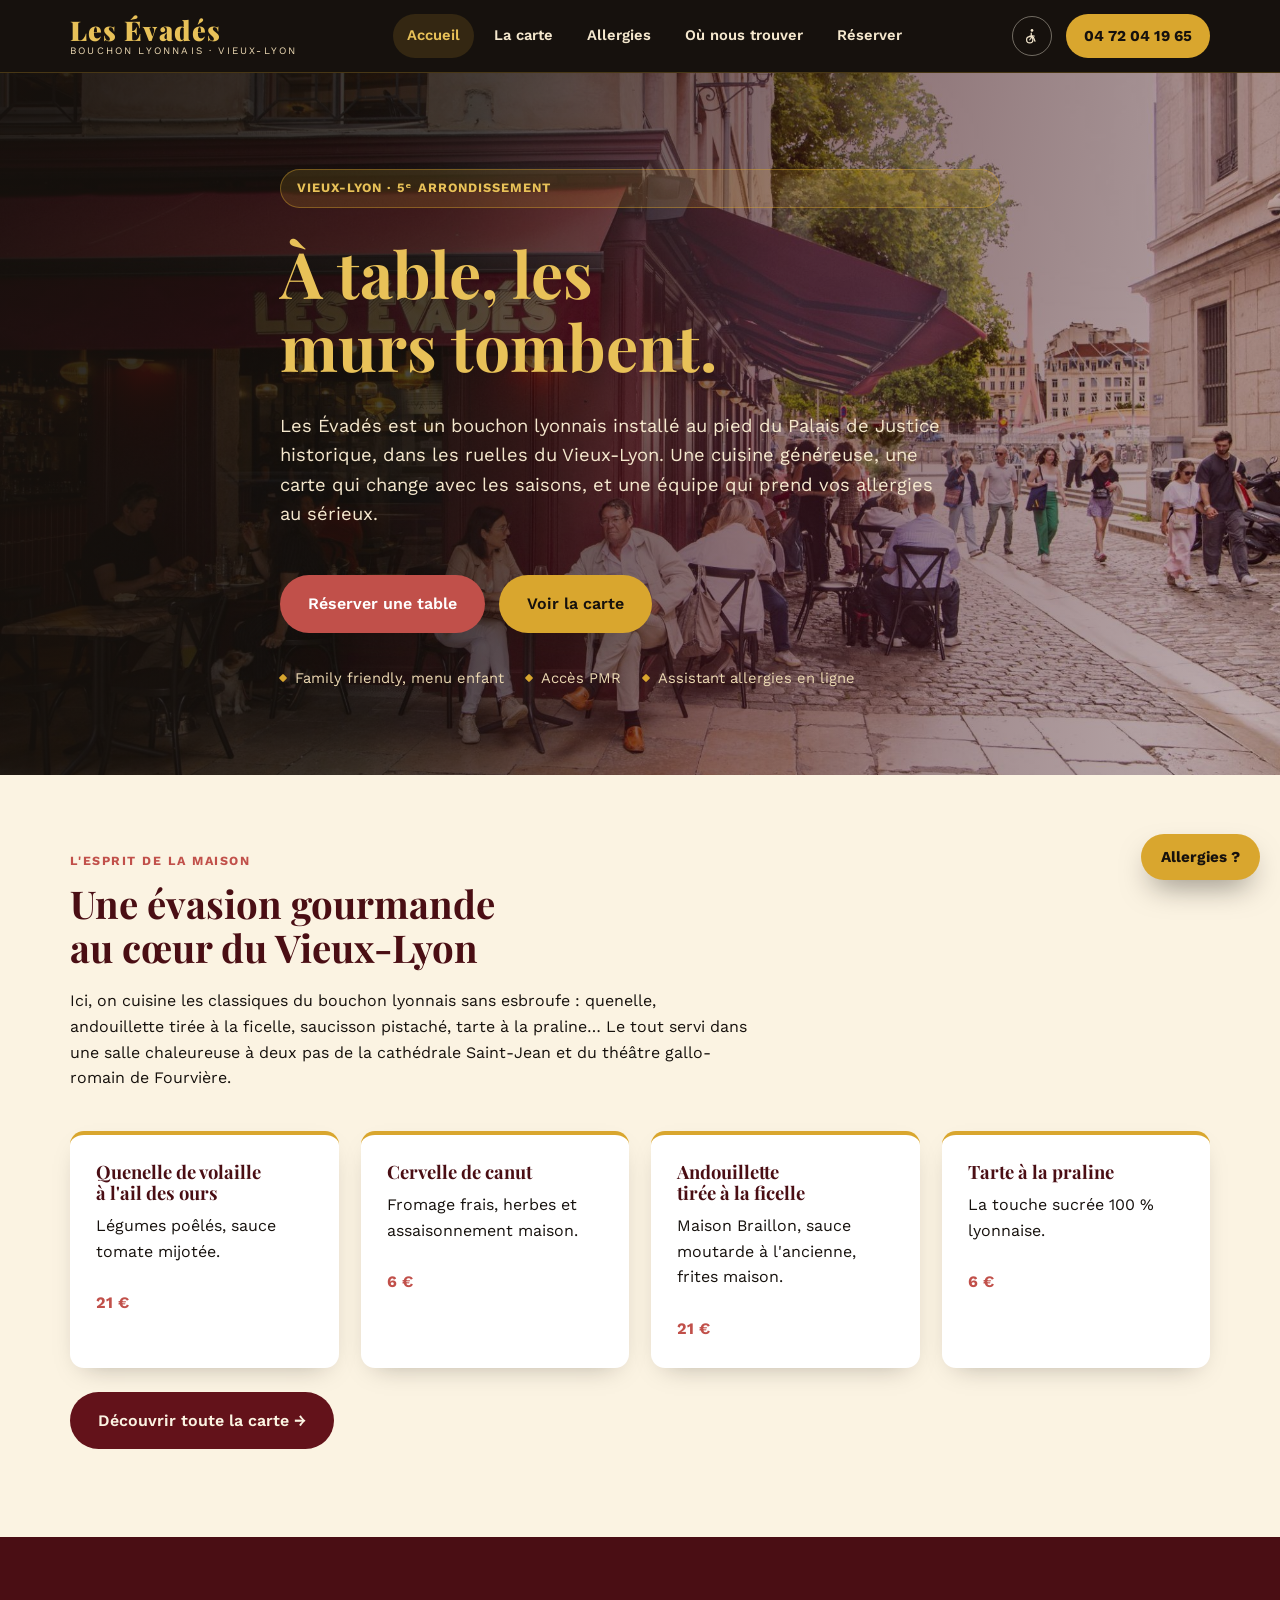
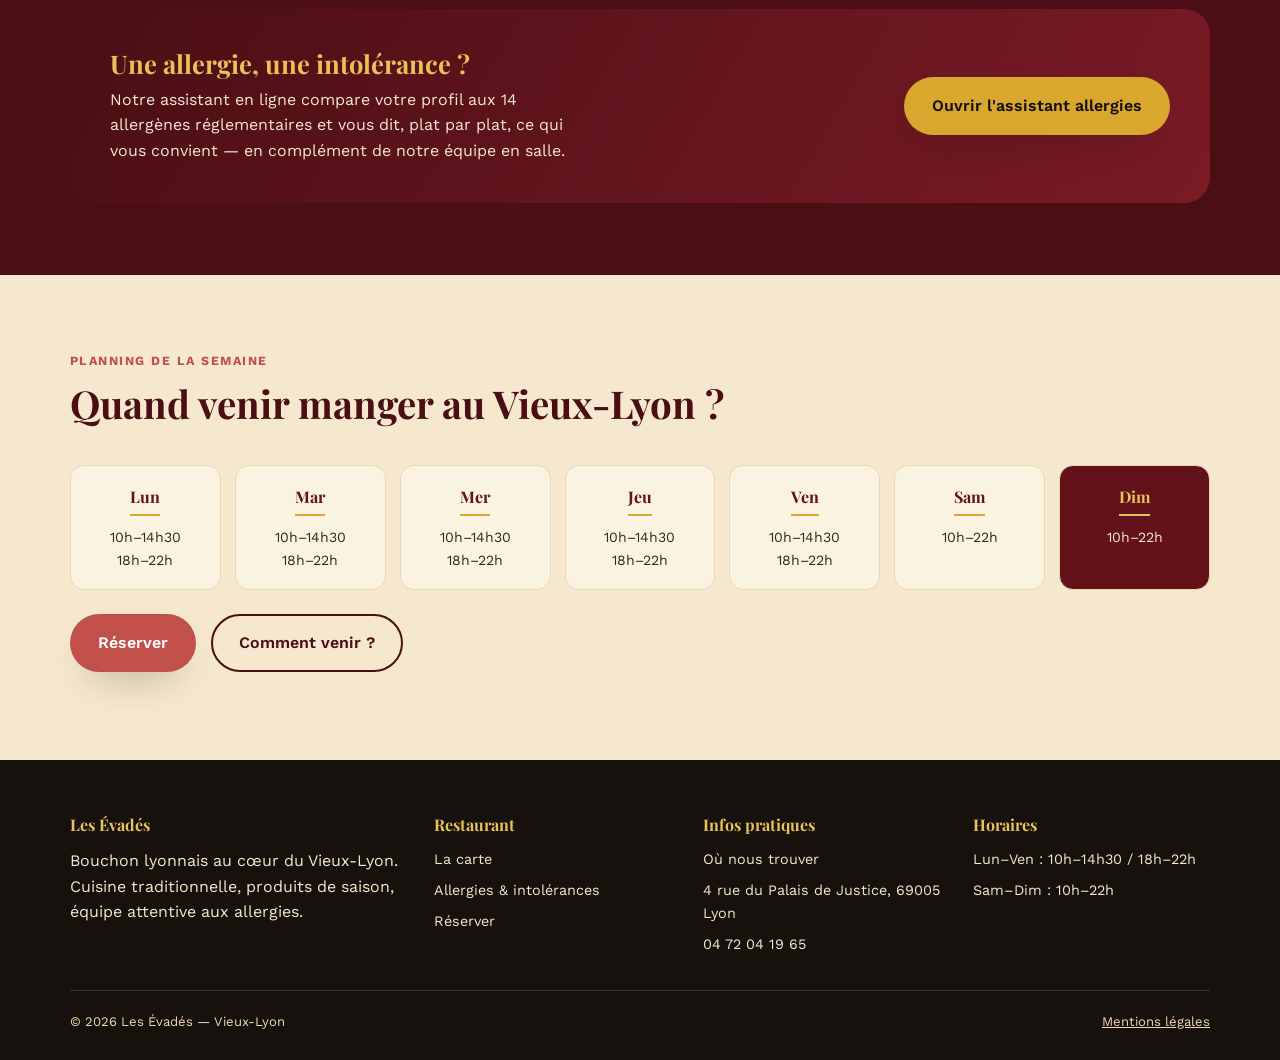
==== commit 8d184dd6: "Empêche le point d'interrogation de se retrouver seul sur une ligne Insère une espace insécable avan" ====
--- a/index.html
+++ b/index.html
@@ -154,7 +154,7 @@
       <div class="container">
         <div class="allergy-banner">
           <div>
-            <h2>Une allergie, une intolérance ?</h2>
+            <h2>Une allergie, une intolérance ?</h2>
             <p>Notre assistant en ligne compare votre profil aux 14 allergènes réglementaires et vous dit, plat par plat, ce qui vous convient — en complément de notre équipe en salle.</p>
           </div>
           <a href="allergies.html" class="btn btn-gold">Ouvrir l'assistant allergies</a>
@@ -166,7 +166,7 @@
       <div class="container">
         <div class="section-head">
           <span class="eyebrow">Planning de la semaine</span>
-          <h2>Quand venir manger au Vieux-Lyon ?</h2>
+          <h2>Quand venir manger au Vieux-Lyon ?</h2>
         </div>
         <div class="hours-grid">
           <div class="hours-card" data-day="1"><span class="day">Lun</span><span class="slot">10h–14h30</span><span class="slot">18h–22h</span></div>
--- a/assets/css/style.css
+++ b/assets/css/style.css
@@ -71,6 +71,7 @@
   line-height: 1.15;
   margin: 0 0 0.5em;
   font-weight: 700;
+  text-wrap: balance;
 }
 
 p {
